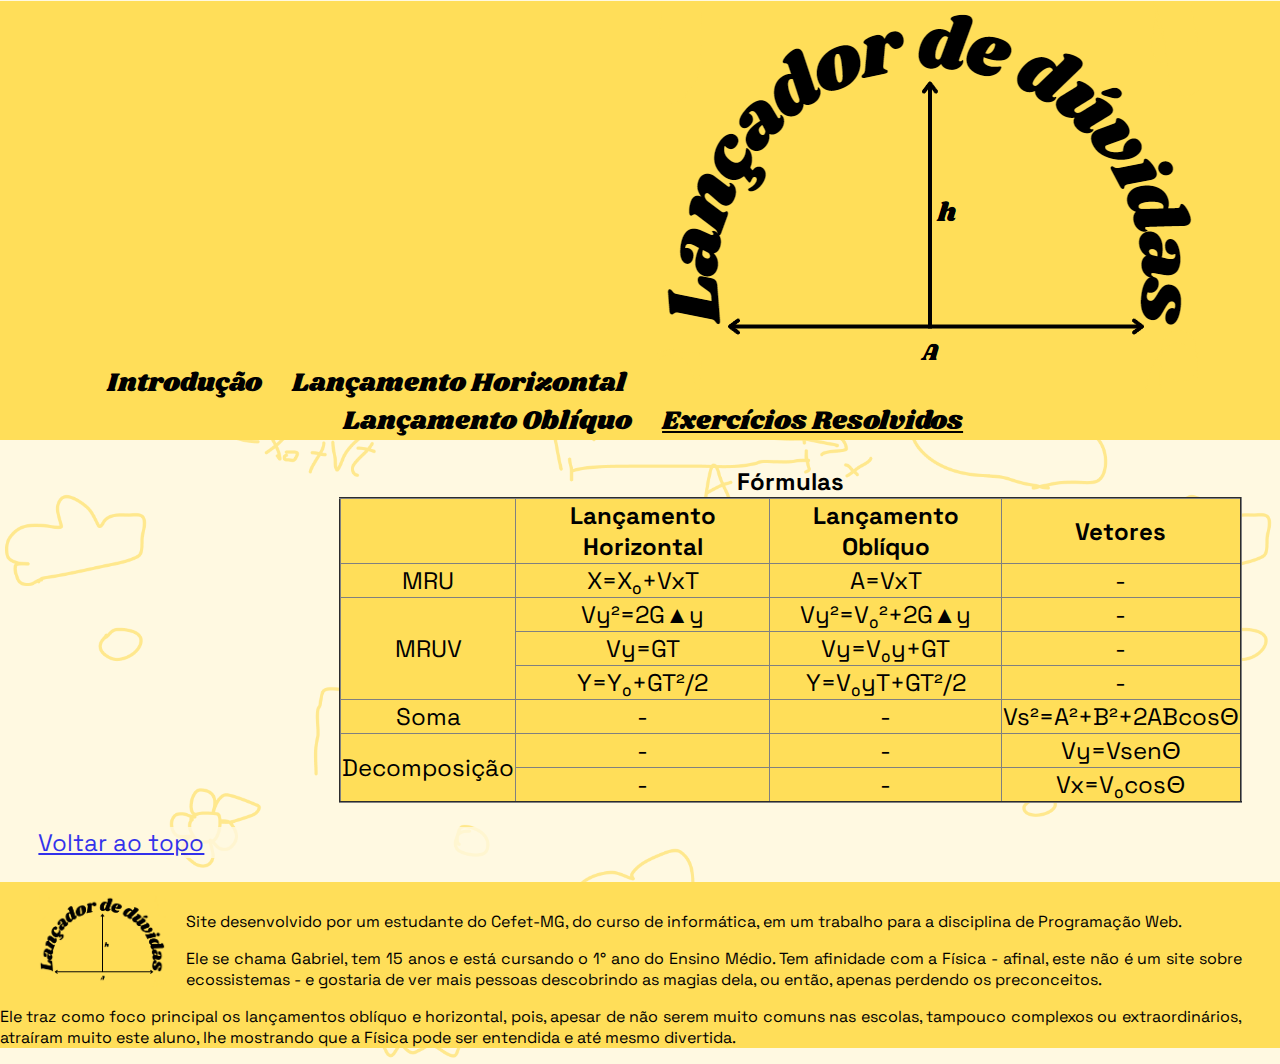
==== exercicios.html @ 05a36626 "pagina principal" ====
<!DOCTYPE html>
<html lang="en">
<head>
    <meta charset="UTF-8">
    <meta http-equiv="X-UA-Compatible" content="IE=edge">
    <meta name="viewport" content="width=device-width, initial-scale=1.0">
    <title>Exercícios</title>
    <link rel="stylesheet" type="text/css" href="stile.css" />
    <link rel="preconnect" href="https://fonts.googleapis.com">
    <link rel="preconnect" href="https://fonts.gstatic.com" crossorigin>
    <link href="https://fonts.googleapis.com/css2?family=Shrikhand&display=swap" rel="stylesheet">
    <link rel="preconnect" href="https://fonts.googleapis.com">
    <link rel="preconnect" href="https://fonts.gstatic.com" crossorigin>
    <link href="https://fonts.googleapis.com/css2?family=Space+Grotesk&display=swap" rel="stylesheet">
    <link rel="shortcut icon" href="./imgs/Logotipo.png">
</head>
<body>
    <header>
        <ul>
            <li><a href="index.html">Introdução</a></li>
            <li><a href="lhorizontal.html">Lançamento Horizontal</a></li>
            <li><img src="./imgs/Logotipo.png"
                    alt="Logotipo do site, é um desenho de um lançamento oblíquo feito com palavras"></li>
            <li><a href="lobliquo.html">Lançamento Oblíquo</a></li>
            <li class="sublinhado"><a href="exercicios.html">Exercícios Resolvidos</a></li>
        </ul>
    </header>
    <main>


        <table border="2%">
            <thead>
                <caption><strong>Fórmulas</strong></caption>
                <tr>
                    <th>&nbsp;</th>
                    <th>Lançamento Horizontal</th>
                    <th>Lançamento Oblíquo</th>
                    <th>Vetores</th>
                </tr>
            </thead>
            <tbody>
                <tr>
                    <td>MRU</td>
                    <td>X=X&#8320;+VxT</td>
                    <td>A=VxT</td>
                    <td>-</td>
                </tr>
                <tr>
                    <td rowspan="3">MRUV</td>
                    <td>Vy²=2G▲y</td>
                    <td>Vy²=V&#8320;²+2G▲y</td>
                    <td>-</td>
                </tr>
                <tr>
                    <td>Vy=GT</td>
                    <td>Vy=V&#8320;y+GT</td>
                    <td>-</td>
                </tr>
                <tr>
                    <td>Y=Y&#8320;+GT²/2</td>
                    <td>Y=V&#8320;yT+GT²/2</td>
                    <td>-</td>
                </tr>
                <tr>
                    <td>Soma</td>
                    <td>-</td>
                    <td>-</td>
                    <td>Vs²=A²+B²+2ABcos&Theta;</td>
                </tr>
                <tr>
                    <td rowspan="2">Decomposição</td>
                    <td>-</td>
                    <td>-</td>
                    <td>Vy=Vsen&Theta;</td>
                </tr>
                <tr>
                    <td>-</td>
                    <td>-</td>
                    <td>Vx=V&#8320;cos&Theta;</td>
                </tr>
            </tbody>
        </table>
        <p class="impar">
            <a href="exercicios.html">Voltar ao topo</a>
        </p>
    </main>
    <footer>
        <img id="logofinal" src="./imgs/Logotipo.png" alt="Logotipo">
        <p>
            Site desenvolvido por um estudante do Cefet-MG, do curso de informática,
            em um trabalho para a disciplina de Programação Web.
        </p>
        <p>
            Ele se chama Gabriel, tem 15 anos e está cursando o 1° ano do Ensino Médio.
            Tem afinidade com a Física - afinal, este não é um site sobre ecossistemas -
            e gostaria de ver mais pessoas descobrindo as magias dela, ou então, apenas
            perdendo os preconceitos.
        </p>
        <p>
            Ele traz como foco principal os lançamentos oblíquo e horizontal, pois,
            apesar de não serem muito comuns nas escolas, tampouco complexos ou
            extraordinários, atraíram muito este aluno, lhe mostrando que a Física
            pode ser entendida e até mesmo divertida.
        </p>
    </footer>
</body>
</html>
---- stile.css ----
html,
body {
    min-height: 100%;
}

body {
    margin: 0%;
    background-image: url(./imgs/background.png);
    background-size: contain;
    font-family: 'Space Grotesk', sans-serif;
    text-align: justify;
}

body ::selection,
body::selection{
    color: orangered;
    background: #FFDE59;
}

header {
    background-color: #FFDE59;
    text-align: center;
    font-family: 'Shrikhand', cursive;
    font-size: 165%;
    margin-top: -2%;
}

header a {
    text-decoration: none;
    color: black;
}

header a:hover {
    color: #6b5600;
}

header a:active {
    color: orangered;
}

.sublinhado {
    text-decoration: underline;
}

ul {
    padding-left: 0%;
}

li {
    display: inline-block;
    margin-left: 2%;
}

a img {
    width: 3%;
    float: right;
    animation: girando .5s ease-in 0s infinite alternate;
}

@keyframes girando {
    to {
        transform: rotate(-45deg);
    }

    from {
        transform: rotate(45deg);
    }
}

#semclear {
    clear: none;
}

main {
    margin-left: 3%;
    margin-right: 3%;
    font-size: 150%;
}

main p {
    opacity: 80%;
    clear: both;
    background: #FFF9E1;
}

.impar {
    margin-right: 50%;
}

.par {
    margin-left: 50%;
}

.imgbola{
    width: 20%;
}
.imgbola:hover{
    animation: girando .5s ease-in 0s infinite alternate;
}

.legenda{
    font-size: 70%;
}

table{
    text-align: center;
    margin-left: 25%;
    background: #FFDE59;
    border-collapse: collapse;
}

tr:hover{
    background: #ecbf0b;
}

footer {
    background: #FFDE59;
    clear: both;
    padding-top: 1%;
}

footer p {
    margin-right: 3%;
}

#logofinal {
    float: left;
    width: 10%;
    border: #FFDE59 solid 1%;
    padding-right: 1.5%;
    margin-left: 3%;
}
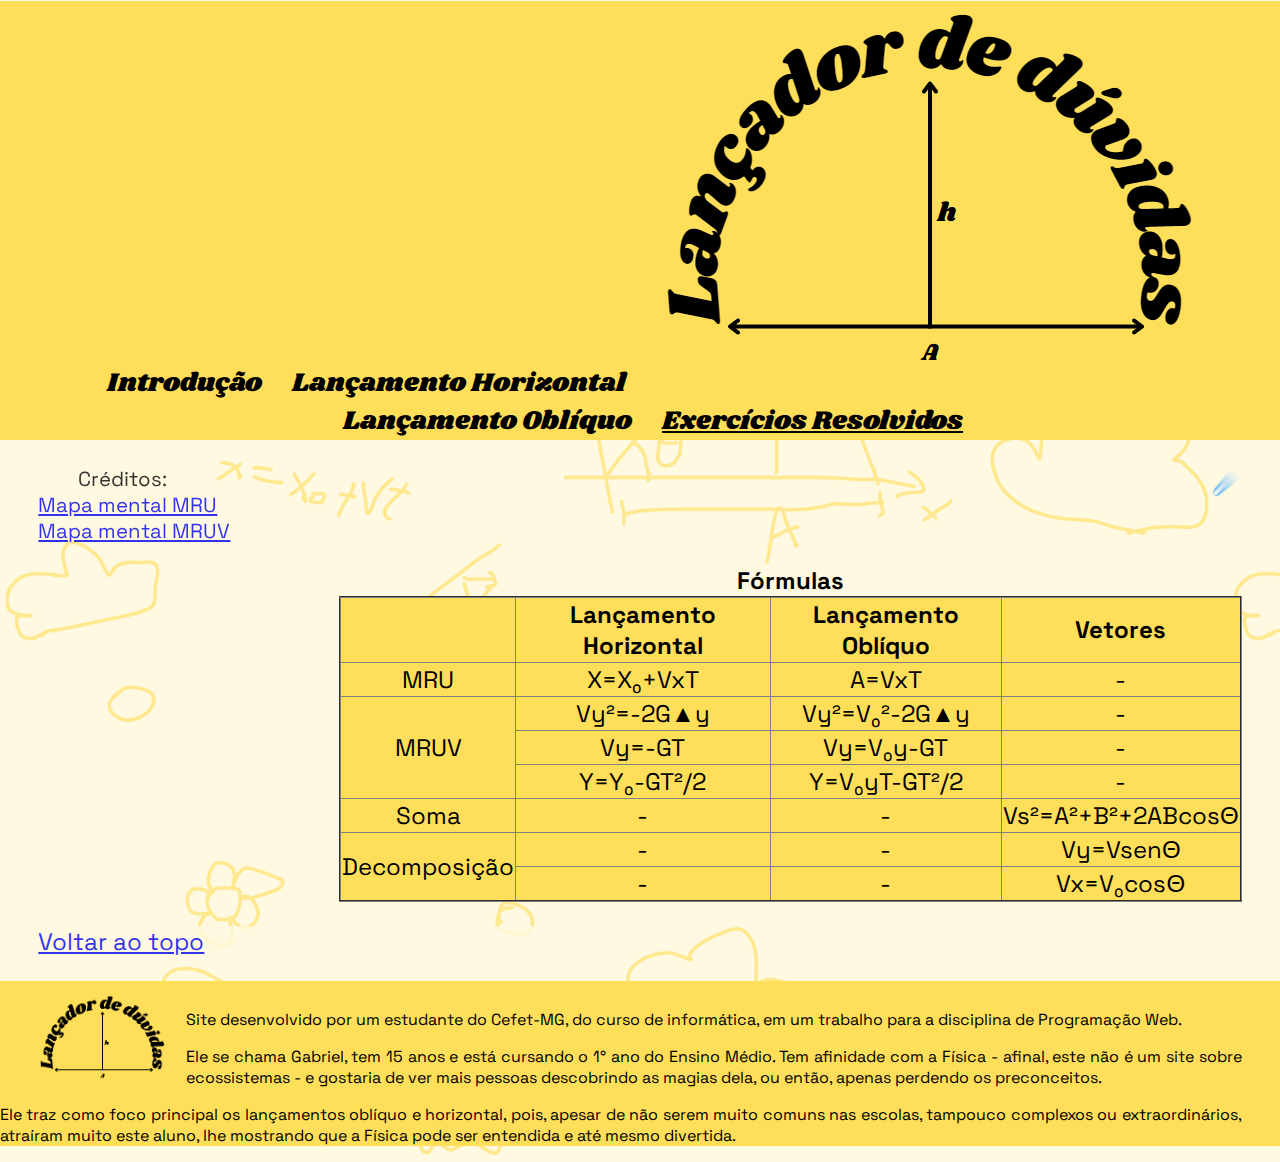
==== commit e164c003: "mapas mentais/mudanças lançamento horizontal" ====
--- a/exercicios.html
+++ b/exercicios.html
@@ -1,5 +1,6 @@
 <!DOCTYPE html>
 <html lang="en">
+
 <head>
     <meta charset="UTF-8">
     <meta http-equiv="X-UA-Compatible" content="IE=edge">
@@ -14,6 +15,7 @@
     <link href="https://fonts.googleapis.com/css2?family=Space+Grotesk&display=swap" rel="stylesheet">
     <link rel="shortcut icon" href="./imgs/Logotipo.png">
 </head>
+
 <body>
     <header>
         <ul>
@@ -28,6 +30,14 @@
     <main>
 
 
+        <a class="easteregg"
+            href="https://phet.colorado.edu/sims/html/projectile-motion/latest/projectile-motion_all.html?locale=pt_BR">☄️</a>
+        <dl id="creditos">
+            <dd><srtrong>Créditos:</srtrong></dd>
+            <dt><a href="https://no.descomplica.com.br/movimento-retilineo-uniforme?utm_source=social_youtube&utm_medium=descricao&utm_campaign=qqd&utm_content=fisica-movimento-retilineo-uniforme-21082018">
+                Mapa mental MRU</a></dt>
+                <dt><a href="https://www.passeidireto.com/arquivo/67097762/enem-mapa-mental-m-r-u-v">Mapa mental MRUV</a></dt>
+        </dl>
         <table border="2%">
             <thead>
                 <caption><strong>Fórmulas</strong></caption>
@@ -47,18 +57,18 @@
                 </tr>
                 <tr>
                     <td rowspan="3">MRUV</td>
-                    <td>Vy²=2G▲y</td>
-                    <td>Vy²=V&#8320;²+2G▲y</td>
+                    <td>Vy²=-2G▲y</td>
+                    <td>Vy²=V&#8320;²-2G▲y</td>
                     <td>-</td>
                 </tr>
                 <tr>
-                    <td>Vy=GT</td>
-                    <td>Vy=V&#8320;y+GT</td>
+                    <td>Vy=-GT</td>
+                    <td>Vy=V&#8320;y-GT</td>
                     <td>-</td>
                 </tr>
                 <tr>
-                    <td>Y=Y&#8320;+GT²/2</td>
-                    <td>Y=V&#8320;yT+GT²/2</td>
+                    <td>Y=Y&#8320;-GT²/2</td>
+                    <td>Y=V&#8320;yT-GT²/2</td>
                     <td>-</td>
                 </tr>
                 <tr>
@@ -83,6 +93,7 @@
         <p class="impar">
             <a href="exercicios.html">Voltar ao topo</a>
         </p>
+
     </main>
     <footer>
         <img id="logofinal" src="./imgs/Logotipo.png" alt="Logotipo">
@@ -104,4 +115,5 @@
         </p>
     </footer>
 </body>
+
 </html>--- a/stile.css
+++ b/stile.css
@@ -51,10 +51,14 @@
     margin-left: 2%;
 }
 
-a img {
-    width: 3%;
+.easteregg {
+    text-size: 200%;
     float: right;
-    animation: girando .5s ease-in 0s infinite alternate;
+    animation: girando .5s ease-in-out 0s infinite alternate;
+    text-decoration: none;
+    position: sticky;
+    right: 1%;
+    top: 5%;
 }
 
 @keyframes girando {
@@ -67,7 +71,7 @@
     }
 }
 
-#semclear {
+.semclear {
     clear: none;
 }
 
@@ -129,4 +133,29 @@
     border: #FFDE59 solid 1%;
     padding-right: 1.5%;
     margin-left: 3%;
+}
+#arremesso{
+    margin-left: 45%;
+    margin-right: 49.5%;
+    opacity: 1;
+    background: none;
+    font-size: 300%;
+    position: relative;
+    animation: lhorizontal 3s ease-in 0s infinite normal;
+}
+@keyframes lhorizontal {
+    to{
+        top: 0;
+        left:0;
+    }
+    from{
+        transform: translateY(-100%);
+        left: -10%;
+    }
+}
+dl{
+    opacity: .8;
+}
+#creditos{
+    font-size: 85%;
 }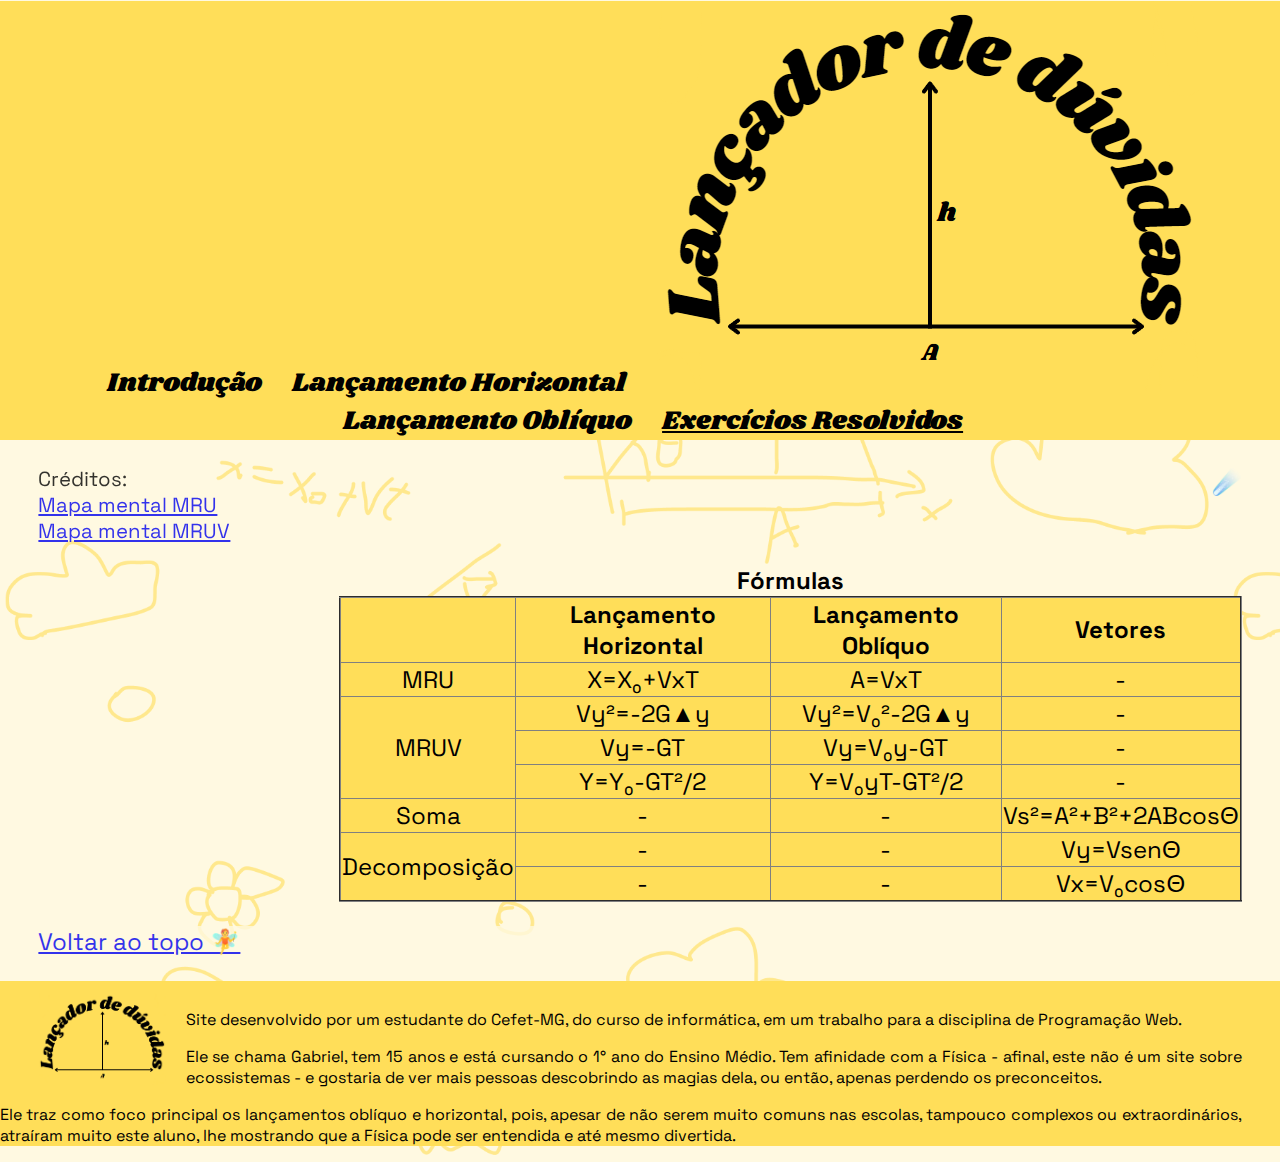
==== commit db75a9ef: "lançamento horizontal pronto" ====
--- a/exercicios.html
+++ b/exercicios.html
@@ -91,7 +91,7 @@
             </tbody>
         </table>
         <p class="impar">
-            <a href="exercicios.html">Voltar ao topo</a>
+            <a href="exercicios.html">Voltar ao topo 🧚</a>
         </p>
 
     </main>
--- a/stile.css
+++ b/stile.css
@@ -153,8 +153,15 @@
         left: -10%;
     }
 }
+main li{
+    opacity: .8;
+    display: block;
+}
 dl{
     opacity: .8;
+}
+dd{
+    margin-left: 0%;
 }
 #creditos{
     font-size: 85%;
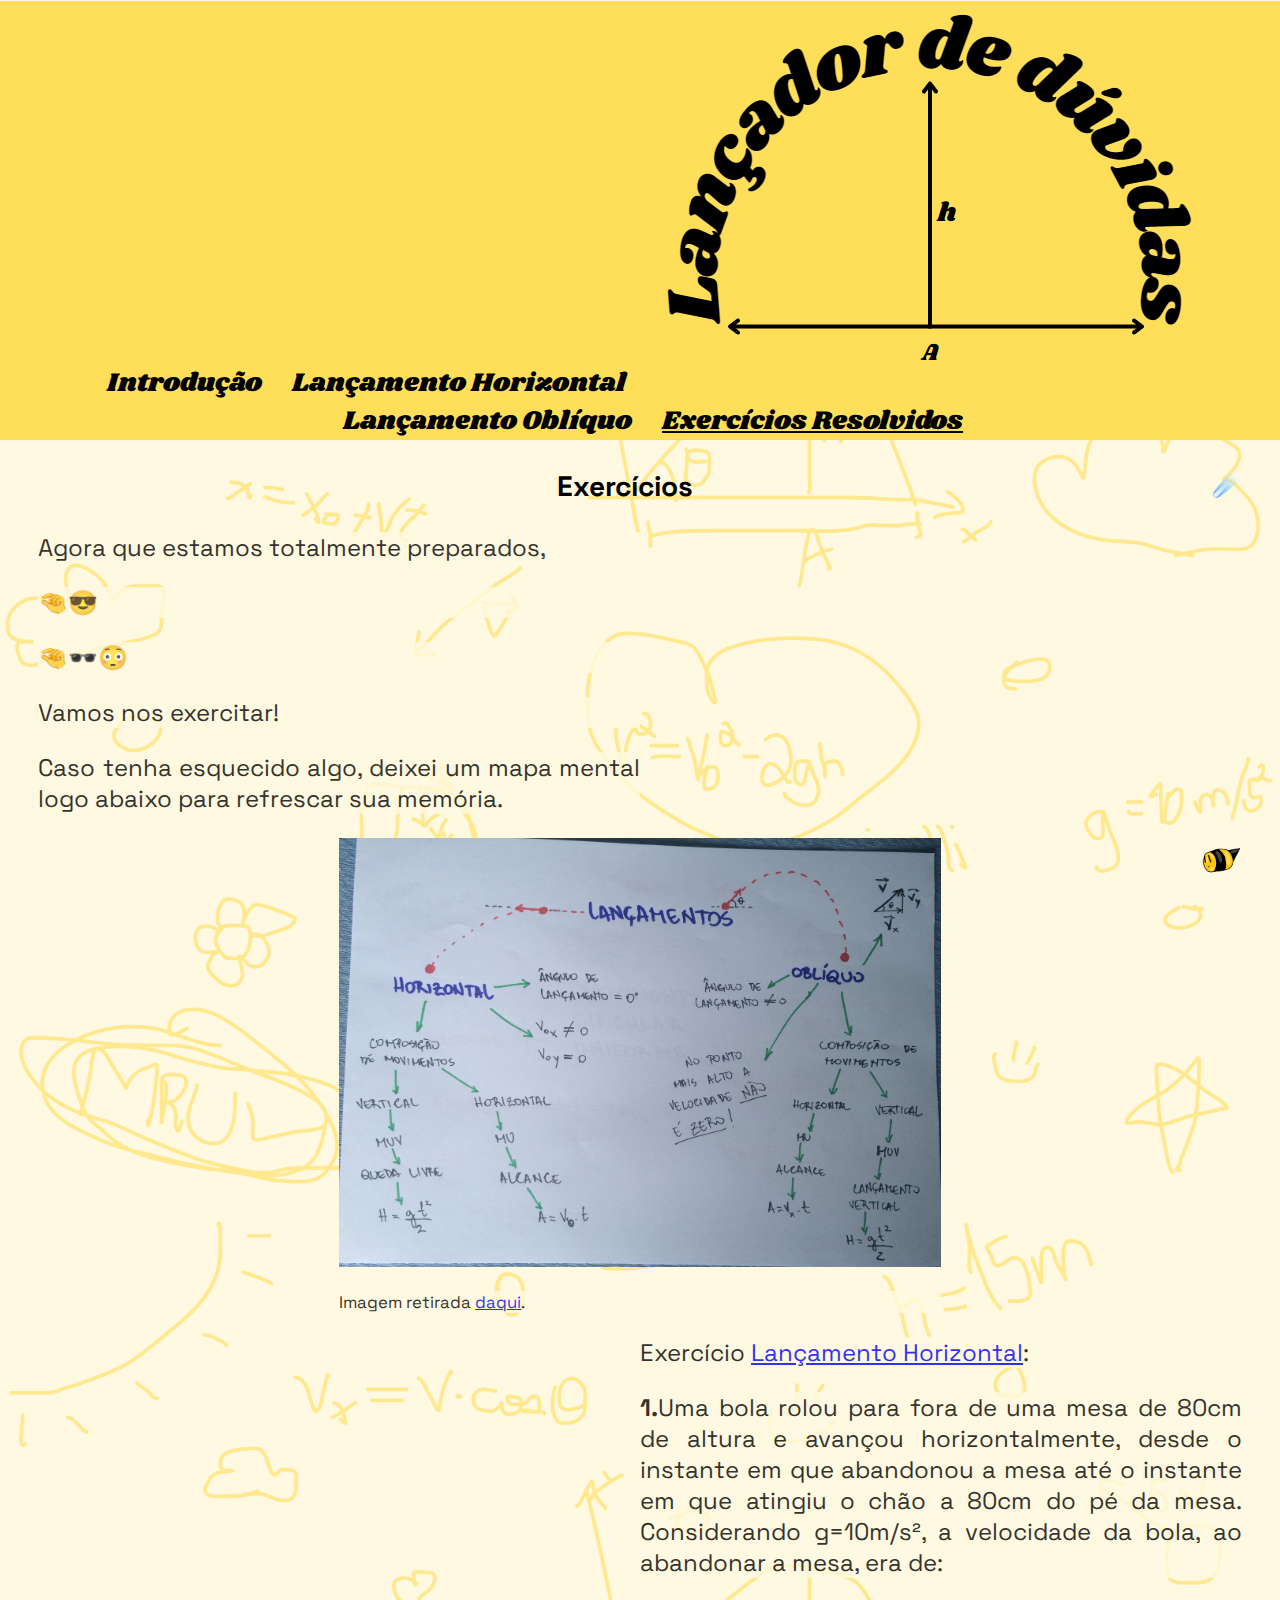
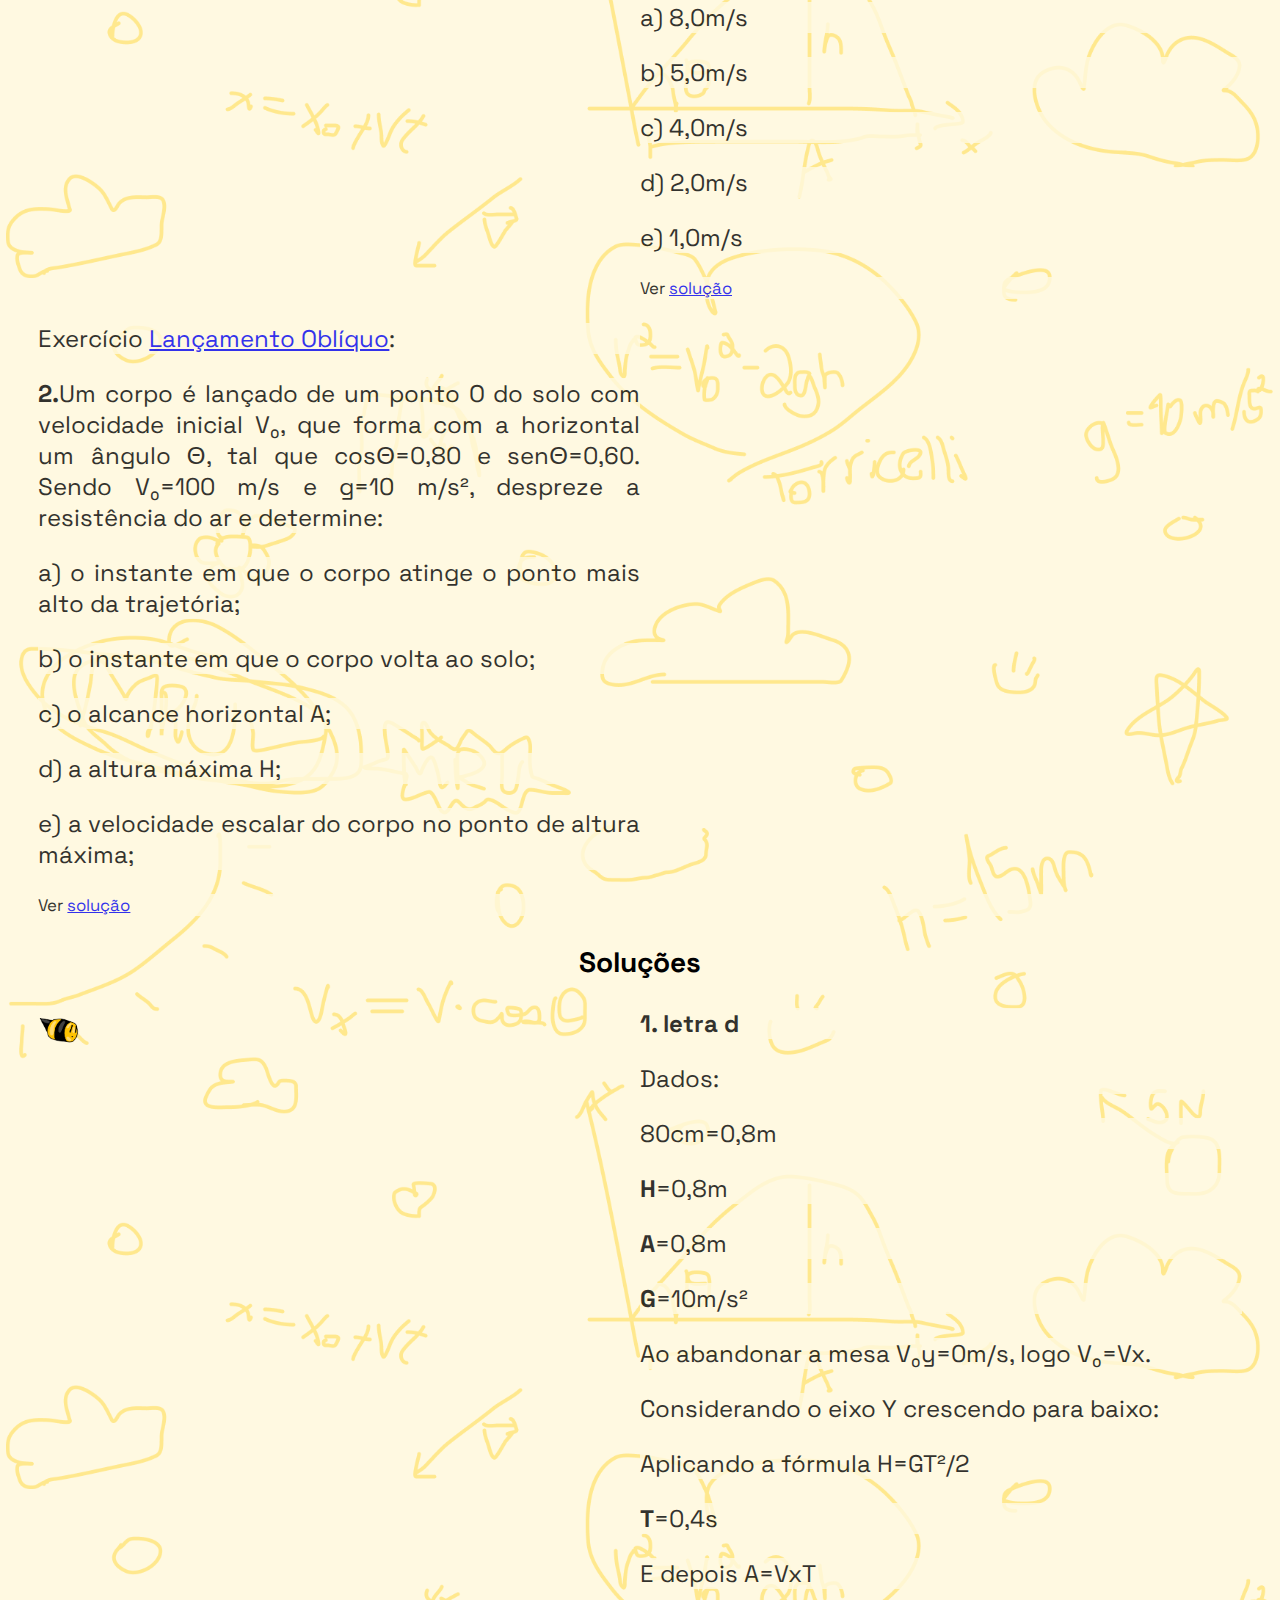
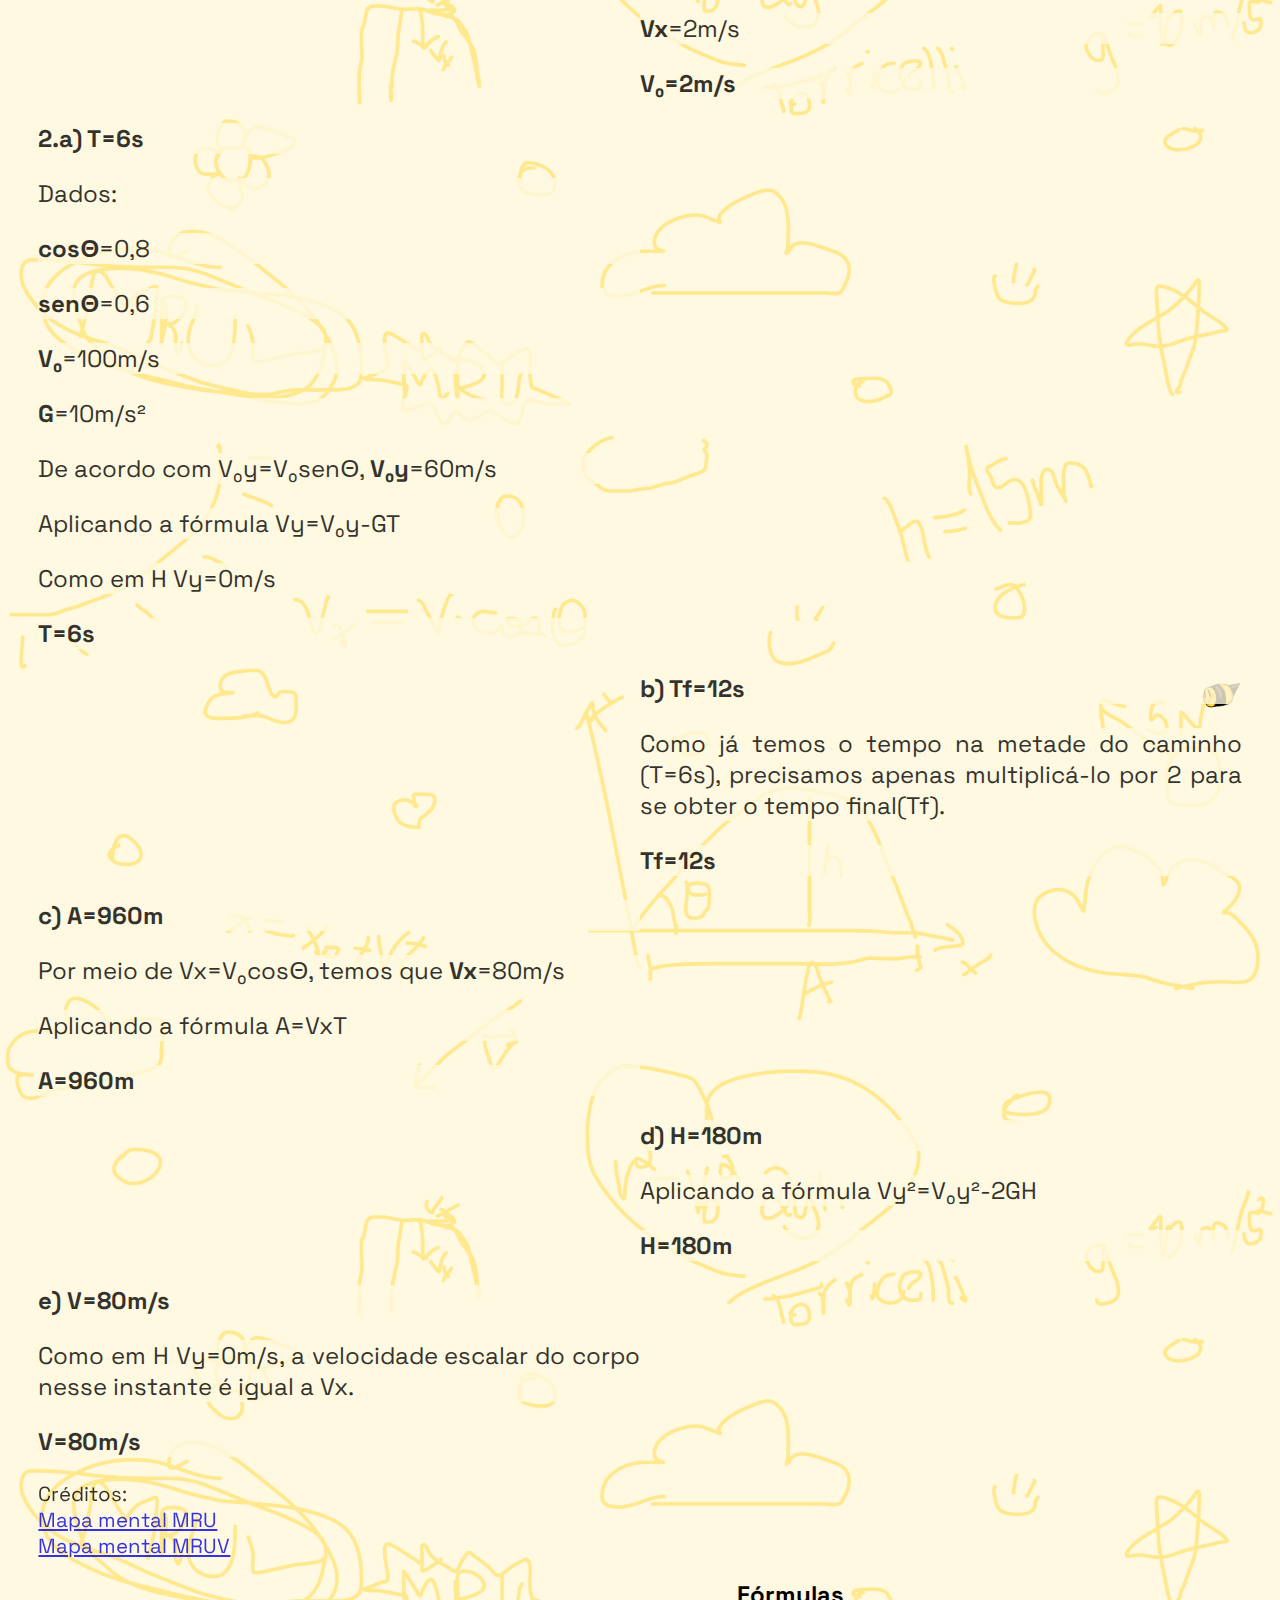
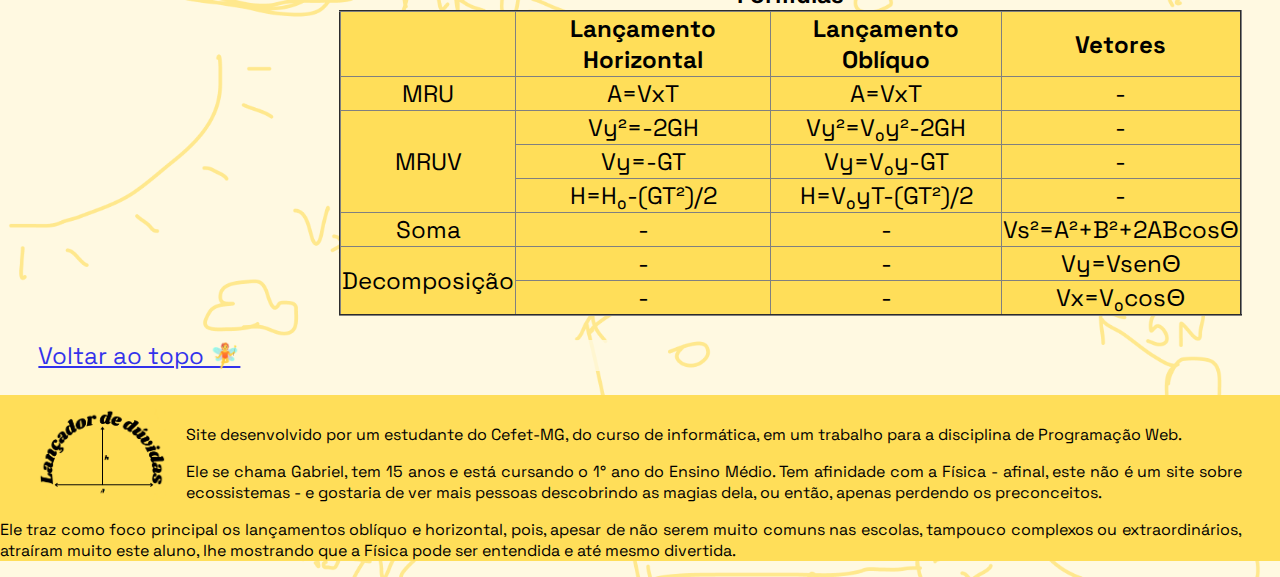
==== commit bcb2a005: "commit final" ====
--- a/exercicios.html
+++ b/exercicios.html
@@ -28,15 +28,102 @@
         </ul>
     </header>
     <main>
-
-
         <a class="easteregg"
             href="https://phet.colorado.edu/sims/html/projectile-motion/latest/projectile-motion_all.html?locale=pt_BR">☄️</a>
+        <h3 class="semclear">Exercícios</h3>
+        <p class="impar">
+            Agora que estamos totalmente preparados,
+        </p>
+        <p class="impar">🤏😎</p>
+        <p class="impar">🤏🕶️😳</p>
+        <p class="impar">
+            Vamos nos exercitar!
+        </p>
+        <p class="impar">
+            Caso tenha esquecido algo, deixei um mapa mental logo abaixo para refrescar sua memória.
+        </p>
+        <img class="bee beer" src="./imgs/bee2.png">
+        <img class="mapinha semclear" src="./imgs/mapa_lancamentos.jfif">
+        <p class="legenda mapinha">
+            Imagem retirada <a href="https://br.pinterest.com/pin/836965911976130435/">daqui</a>.
+        </p>
+        <p class="par">
+            Exercício <a href="lhorizontal.html">Lançamento Horizontal</a>:
+        </p>
+        <p class="par">
+            <strong>1.</strong>Uma bola rolou para fora de uma mesa de 80cm de altura e avançou horizontalmente, desde
+            o instante em que abandonou a mesa até o instante em que atingiu o chão a 80cm do pé da
+            mesa. Considerando g=10m/s², a velocidade da bola, ao abandonar a mesa, era de:
+        </p>
+        <p class="par">a) 8,0m/s</p>
+        <p class="par">b) 5,0m/s</p>
+        <p class="par">c) 4,0m/s</p>
+        <p class="par">d) 2,0m/s</p>
+        <p class="par">e) 1,0m/s</p>
+        <p class="par legenda">Ver <a href="#1">solução</a></p>
+        <p class="impar">Exercício <a href="lobliquo.html">Lançamento Oblíquo</a>:</p>
+        <p class="impar">
+            <strong>2.</strong>Um corpo é lançado de um ponto O do solo com velocidade inicial V&#8320;, que
+            forma com a horizontal um ângulo &Theta;, tal que cos&Theta;=0,80 e sen&Theta;=0,60. Sendo
+            V&#8320;=100 m/s e g=10 m/s², despreze a resistência do ar e determine:
+        </p>
+        <p class="impar">a) o instante em que o corpo atinge o ponto mais alto da trajetória;</p>
+        <p class="impar">b) o instante em que o corpo volta ao solo;</p>
+        <p class="impar">c) o alcance horizontal A;</p>
+        <p class="impar">d) a altura máxima H;</p>
+        <p class="impar">e) a velocidade escalar do corpo no ponto de altura máxima;</p>
+        <p class="imparpar legenda">Ver <a href="#2">solução</a></p>
+        <h3>Soluções</h3>
+        <img class="bee beel" src="./imgs/bee.png">
+        <p class="par semclear" id="1"><strong>1. letra d</strong></p>
+        <p class="par">Dados:</p>
+        <p class="par">80cm=0,8m</p>
+        <p class="par"><strong>H</strong>=0,8m</p>
+        <p class="par"><strong>A</strong>=0,8m</p>
+        <p class="par"><strong>G</strong>=10m/s²</p>
+        <p class="par">Ao abandonar a mesa V&#8320;y=0m/s, logo V&#8320;=Vx.</p>
+        <p class="par">Considerando o eixo Y crescendo para baixo:</p>
+        <p class="par">Aplicando a fórmula H=GT²/2</p>
+        <p class="par"><strong>T</strong>=0,4s</p>
+        <p class="par">E depois A=VxT</p>
+        <p class="par"><strong>Vx</strong>=2m/s</p>
+        <p class="par"><strong>V&#8320;=2m/s</strong></p>
+        <p class="impar" id="2"><strong>2.a) T=6s</strong></p>
+        <p class="impar">Dados:</p>
+        <p class="impar"><strong>cos&Theta;</strong>=0,8</p>
+        <p class="impar"><strong>sen&Theta;</strong>=0,6</p>
+        <p class="impar"><strong>V&#8320;</strong>=100m/s</p>
+        <p class="impar"><strong>G</strong>=10m/s²</p>
+        <p class="impar">De acordo com V&#8320;y=V&#8320;sen&Theta;, <strong>V&#8320;y</strong>=60m/s</p>
+        <p class="impar">Aplicando a fórmula Vy=V&#8320;y-GT</p>
+        <p class="impar">Como em H Vy=0m/s</p>
+        <p class="impar"><strong>T=6s</strong></p>
+        <img class="bee beer" src="./imgs/bee2.png">
+        <p class="par semclear"><strong>b) Tf=12s</strong></p>
+        <p class="par">Como já temos o tempo na metade do caminho (T=6s), precisamos apenas
+            multiplicá-lo por 2 para se obter o tempo final(Tf).</p>
+        <p class="par"><strong>Tf=12s</strong></p>
+        <p class="impar"><strong>c) A=960m</strong></p>
+        <p class="impar">Por meio de Vx=V&#8320;cos&Theta;, temos que <strong>Vx</strong>=80m/s</p>
+        <p class="impar">Aplicando a fórmula A=VxT</p>
+        <p class="impar"><strong>A=960m</strong></p>
+        <p class="par"><strong>d) H=180m</strong></p>
+        <p class="par">Aplicando a fórmula Vy²=V&#8320;y²-2GH</p>
+        <p class="par"><strong>H=180m</strong></p>
+        <p class="impar"><strong>e) V=80m/s</strong></p>
+        <p class="impar">Como em H Vy=0m/s, a velocidade escalar do corpo nesse instante é 
+            igual a Vx.</p>
+        <p class="impar"><strong>V=80m/s</strong></p>
         <dl id="creditos">
-            <dd><srtrong>Créditos:</srtrong></dd>
-            <dt><a href="https://no.descomplica.com.br/movimento-retilineo-uniforme?utm_source=social_youtube&utm_medium=descricao&utm_campaign=qqd&utm_content=fisica-movimento-retilineo-uniforme-21082018">
-                Mapa mental MRU</a></dt>
-                <dt><a href="https://www.passeidireto.com/arquivo/67097762/enem-mapa-mental-m-r-u-v">Mapa mental MRUV</a></dt>
+            <dd>
+                <srtrong>Créditos:</srtrong>
+            </dd>
+            <dt><a
+                    href="https://no.descomplica.com.br/movimento-retilineo-uniforme?utm_source=social_youtube&utm_medium=descricao&utm_campaign=qqd&utm_content=fisica-movimento-retilineo-uniforme-21082018">
+                    Mapa mental MRU</a></dt>
+            <dt><a href="https://www.passeidireto.com/arquivo/67097762/enem-mapa-mental-m-r-u-v">Mapa mental
+                    MRUV</a>
+            </dt>
         </dl>
         <table border="2%">
             <thead>
@@ -51,14 +138,14 @@
             <tbody>
                 <tr>
                     <td>MRU</td>
-                    <td>X=X&#8320;+VxT</td>
                     <td>A=VxT</td>
+                    <td>A=VxT</td>
                     <td>-</td>
                 </tr>
                 <tr>
                     <td rowspan="3">MRUV</td>
-                    <td>Vy²=-2G▲y</td>
-                    <td>Vy²=V&#8320;²-2G▲y</td>
+                    <td>Vy²=-2GH</td>
+                    <td>Vy²=V&#8320;y²-2GH</td>
                     <td>-</td>
                 </tr>
                 <tr>
@@ -67,8 +154,8 @@
                     <td>-</td>
                 </tr>
                 <tr>
-                    <td>Y=Y&#8320;-GT²/2</td>
-                    <td>Y=V&#8320;yT-GT²/2</td>
+                    <td>H=H&#8320;-(GT²)/2</td>
+                    <td>H=V&#8320;yT-(GT²)/2</td>
                     <td>-</td>
                 </tr>
                 <tr>
--- a/stile.css
+++ b/stile.css
@@ -12,7 +12,7 @@
 }
 
 body ::selection,
-body::selection{
+body::selection {
     color: orangered;
     background: #FFDE59;
 }
@@ -42,11 +42,11 @@
     text-decoration: underline;
 }
 
-ul {
+header ul {
     padding-left: 0%;
 }
 
-li {
+header li {
     display: inline-block;
     margin-left: 2%;
 }
@@ -54,7 +54,7 @@
 .easteregg {
     text-size: 200%;
     float: right;
-    animation: girando .5s ease-in-out 0s infinite alternate;
+    animation: girando 3.5s ease-in-out 0s infinite alternate;
     text-decoration: none;
     position: sticky;
     right: 1%;
@@ -63,11 +63,11 @@
 
 @keyframes girando {
     to {
-        transform: rotate(-45deg);
+        transform: rotate(-270deg);
     }
 
     from {
-        transform: rotate(45deg);
+        transform: rotate(90deg);
     }
 }
 
@@ -87,6 +87,10 @@
     background: #FFF9E1;
 }
 
+h3{
+    text-align: center;
+}
+
 .impar {
     margin-right: 50%;
 }
@@ -95,25 +99,35 @@
     margin-left: 50%;
 }
 
-.imgbola{
+.imgbola {
     width: 20%;
 }
-.imgbola:hover{
-    animation: girando .5s ease-in 0s infinite alternate;
-}
-
-.legenda{
+
+.imgbola:hover {
+    animation: girando 5s ease-in 0s infinite alternate;
+}
+
+.legenda {
     font-size: 70%;
 }
 
-table{
+.mapinha {
+    width: 50%;
+    margin-left: 25%;
+}
+
+#lobliquo {
+    width: 45%;
+}
+
+table {
     text-align: center;
     margin-left: 25%;
     background: #FFDE59;
     border-collapse: collapse;
 }
 
-tr:hover{
+tr:hover {
     background: #ecbf0b;
 }
 
@@ -134,7 +148,8 @@
     padding-right: 1.5%;
     margin-left: 3%;
 }
-#arremesso{
+
+#arremesso {
     margin-left: 45%;
     margin-right: 49.5%;
     opacity: 1;
@@ -143,26 +158,61 @@
     position: relative;
     animation: lhorizontal 3s ease-in 0s infinite normal;
 }
+
 @keyframes lhorizontal {
-    to{
+    to {
         top: 0;
-        left:0;
-    }
-    from{
+        left: 0;
+    }
+
+    from {
         transform: translateY(-100%);
         left: -10%;
     }
 }
-main li{
+
+main li {
     opacity: .8;
     display: block;
 }
-dl{
+
+dl {
     opacity: .8;
 }
-dd{
+
+dd {
     margin-left: 0%;
 }
-#creditos{
+
+.bee {
+    width: 3.5%;
+    transition: transform 400ms linear;
+}
+
+.bee:hover {
+    transform: translateY(10%);
+}
+
+.beer {
+    float: right;
+}
+
+.beel {
+    float: left;
+}
+
+#bee1 {
+    margin-left: 45%;
+}
+
+#b2{
+    margin-right: 45%;
+}
+
+#b3{
+    margin-left: 30%;
+}
+
+#creditos {
     font-size: 85%;
 }